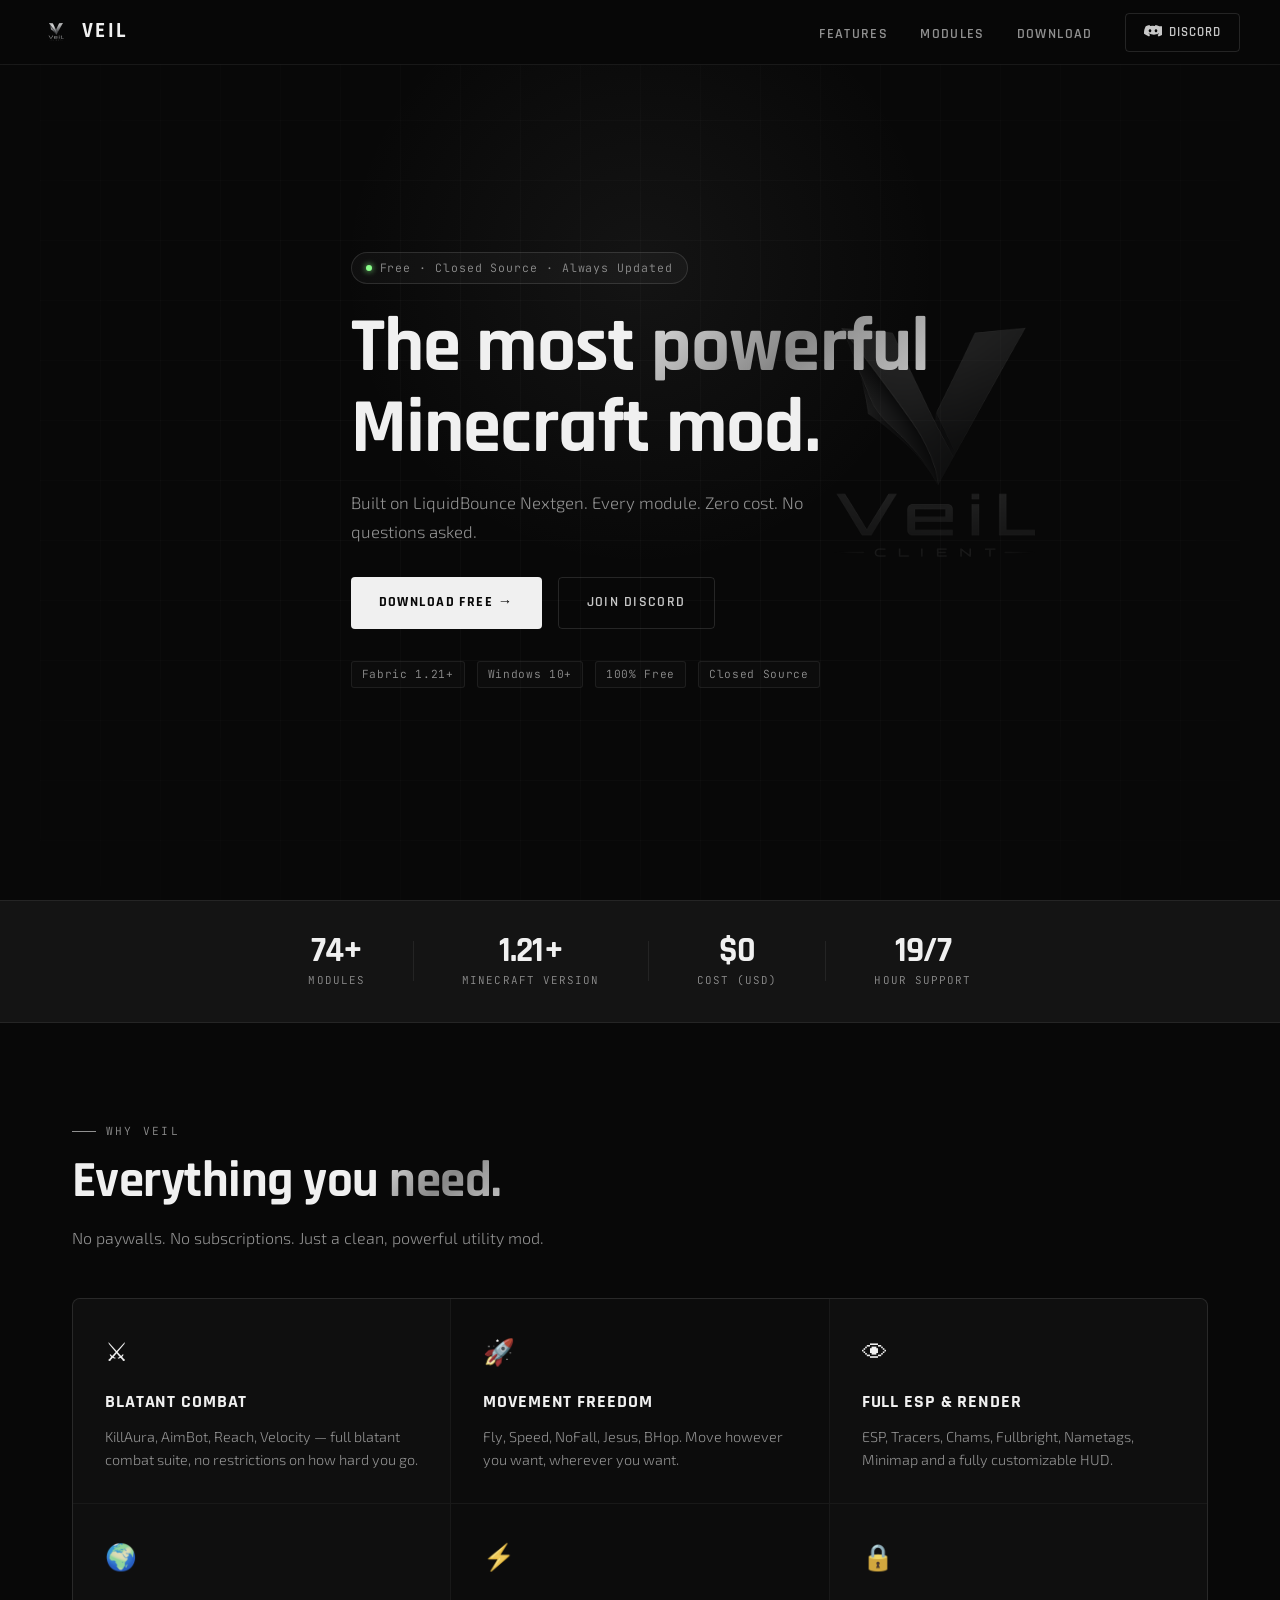
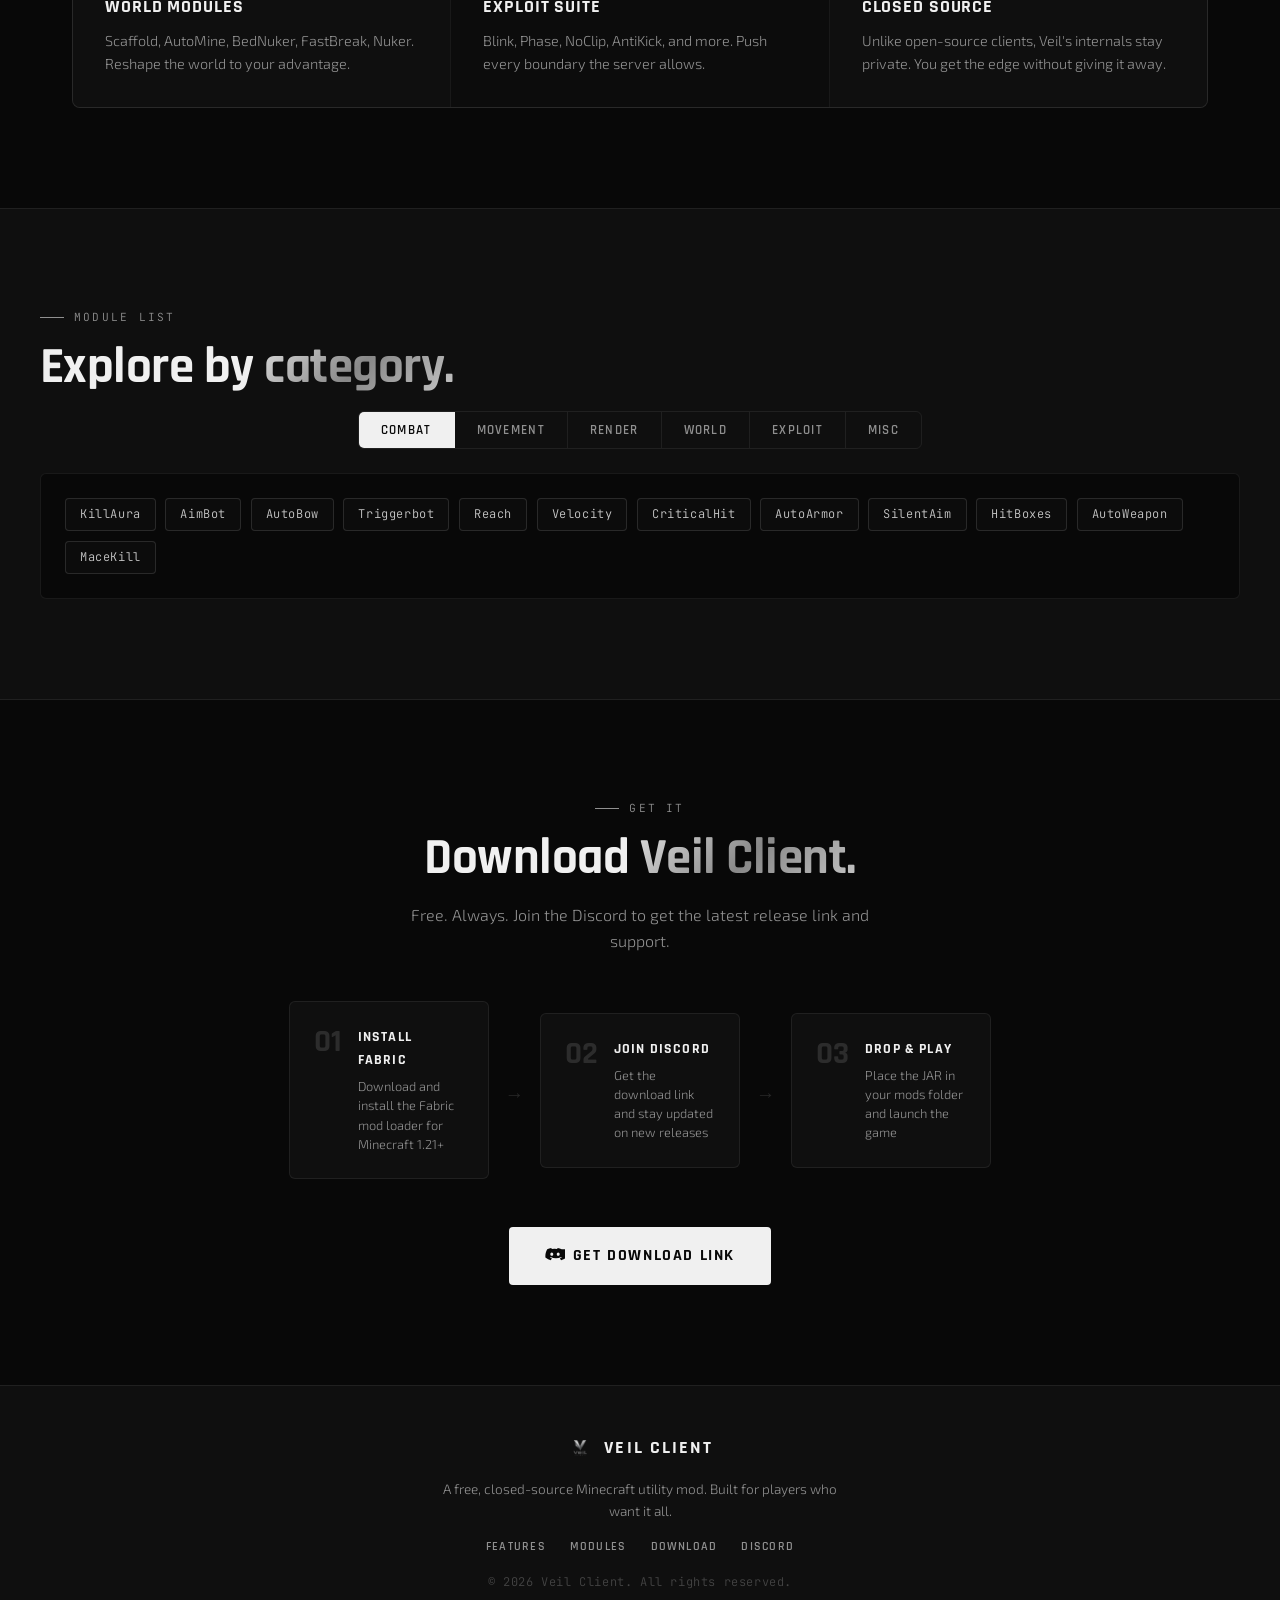
==== index.html @ 93f1003e "Add files via upload" ====
<!DOCTYPE html>
<html lang="en">
<head>
  <meta charset="UTF-8" />
  <meta name="viewport" content="width=device-width, initial-scale=1.0" />
  <title>Veil Client — Free Minecraft Utility Mod</title>
  <meta name="description" content="Veil Client — A powerful, free, closed-source Minecraft utility mod built on LiquidBounce Nextgen. Download free." />
  <link rel="icon" href="assets/img/logo.png" />
  <link rel="preconnect" href="https://fonts.googleapis.com" />
  <link rel="preconnect" href="https://fonts.gstatic.com" crossorigin />
  <link href="https://fonts.googleapis.com/css2?family=Rajdhani:wght@400;500;600;700&family=Exo+2:ital,wght@0,300;0,400;0,600;0,800;1,300&family=JetBrains+Mono:wght@400;500&display=swap" rel="stylesheet" />
  <link rel="stylesheet" href="style.css" />
</head>
<body>

  <!-- NAV -->
  <nav id="navbar">
    <div class="nav-inner">
      <a href="#" class="nav-logo">
        <img src="assets/img/logo.png" alt="Veil Client" />
        <span>VeiL</span>
      </a>
      <ul class="nav-links">
        <li><a href="#features">Features</a></li>
        <li><a href="#modules">Modules</a></li>
        <li><a href="#download">Download</a></li>
      </ul>
      <a href="https://discord.gg/Tr2JTfT6c4" target="_blank" class="btn-discord">
        <svg width="18" height="14" viewBox="0 0 18 14" fill="none"><path d="M15.245 1.175A14.93 14.93 0 0 0 11.48 0c-.165.295-.357.692-.489 1.007a13.81 13.81 0 0 0-4.983 0A10.56 10.56 0 0 0 5.518 0 14.905 14.905 0 0 0 1.75 1.179C.252 3.793-.154 6.34.049 8.852c1.712 1.276 3.37 2.05 5.002 2.558.404-.557.763-1.15 1.072-1.775a9.778 9.778 0 0 1-1.688-.82c.142-.104.28-.212.414-.323 3.254 1.527 6.784 1.527 10 0 .135.111.274.22.415.323-.535.32-1.1.59-1.69.822.31.624.668 1.218 1.072 1.775 1.634-.508 3.293-1.283 5.005-2.56.232-2.874-.393-5.398-1.406-7.677ZM6.008 7.248c-.737 0-1.344-.687-1.344-1.531 0-.845.591-1.533 1.344-1.533.754 0 1.357.688 1.344 1.533 0 .844-.59 1.531-1.344 1.531Zm5.984 0c-.738 0-1.344-.687-1.344-1.531 0-.845.59-1.533 1.344-1.533.753 0 1.356.688 1.343 1.533 0 .844-.59 1.531-1.343 1.531Z" fill="currentColor"/></svg>
        Discord
      </a>
    </div>
  </nav>

  <!-- HERO -->
  <section id="hero">
    <div class="hero-bg">
      <div class="grid-lines"></div>
      <div class="hero-glow"></div>
    </div>
    <div class="hero-content">
      <div class="hero-badge">
        <span class="badge-dot"></span>
        Free · Closed Source · Always Updated
      </div>
      <h1>The most <em>powerful</em><br/>Minecraft mod.</h1>
      <p class="hero-sub">Built on LiquidBounce Nextgen. Every module. Zero cost. No questions asked.</p>
      <div class="hero-ctas">
        <a href="#download" class="btn-primary">Download Free →</a>
        <a href="https://discord.gg/Tr2JTfT6c4" target="_blank" class="btn-ghost">Join Discord</a>
      </div>
      <div class="hero-tags">
        <span>Fabric 1.21+</span>
        <span>Windows 10+</span>
        <span>100% Free</span>
        <span>Closed Source</span>
      </div>
    </div>
    <div class="hero-logo-wrap">
      <img src="assets/img/logo.png" alt="Veil Client" class="hero-logo" />
    </div>
  </section>

  <!-- STATS BAR -->
  <div class="stats-bar">
    <div class="stat"><span class="stat-num" data-target="80">0</span><span class="stat-label">Modules</span></div>
    <div class="stat-divider"></div>
    <div class="stat"><span class="stat-num" data-target="1211">0</span><span class="stat-label">Minecraft Version</span></div>
    <div class="stat-divider"></div>
    <div class="stat"><span class="stat-num" data-target="0">0</span><span class="stat-label">Cost (USD)</span></div>
    <div class="stat-divider"></div>
    <div class="stat"><span class="stat-num" data-target="24">0</span><span class="stat-label">Hour Support</span></div>
  </div>

  <!-- FEATURES -->
  <section id="features">
    <div class="section-label">Why Veil</div>
    <h2>Everything you <em>need.</em></h2>
    <p class="section-sub">No paywalls. No subscriptions. Just a clean, powerful utility mod.</p>
    <div class="features-grid">
      <div class="feature-card">
        <div class="feature-icon">⚔</div>
        <h3>Blatant Combat</h3>
        <p>KillAura, AimBot, Reach, Velocity — full blatant combat suite, no restrictions on how hard you go.</p>
      </div>
      <div class="feature-card feature-card--accent">
        <div class="feature-icon">🚀</div>
        <h3>Movement Freedom</h3>
        <p>Fly, Speed, NoFall, Jesus, BHop. Move however you want, wherever you want.</p>
      </div>
      <div class="feature-card">
        <div class="feature-icon">👁</div>
        <h3>Full ESP & Render</h3>
        <p>ESP, Tracers, Chams, Fullbright, Nametags, Minimap and a fully customizable HUD.</p>
      </div>
      <div class="feature-card">
        <div class="feature-icon">🌍</div>
        <h3>World Modules</h3>
        <p>Scaffold, AutoMine, BedNuker, FastBreak, Nuker. Reshape the world to your advantage.</p>
      </div>
      <div class="feature-card feature-card--accent">
        <div class="feature-icon">⚡</div>
        <h3>Exploit Suite</h3>
        <p>Blink, Phase, NoClip, AntiKick, and more. Push every boundary the server allows.</p>
      </div>
      <div class="feature-card">
        <div class="feature-icon">🔒</div>
        <h3>Closed Source</h3>
        <p>Unlike open-source clients, Veil's internals stay private. You get the edge without giving it away.</p>
      </div>
    </div>
  </section>

  <!-- MODULES -->
  <section id="modules">
    <div class="section-label">Module List</div>
    <h2>Explore by <em>category.</em></h2>
    <div class="modules-tabs">
      <button class="tab-btn active" data-tab="combat">Combat</button>
      <button class="tab-btn" data-tab="movement">Movement</button>
      <button class="tab-btn" data-tab="render">Render</button>
      <button class="tab-btn" data-tab="world">World</button>
      <button class="tab-btn" data-tab="exploit">Exploit</button>
      <button class="tab-btn" data-tab="misc">Misc</button>
    </div>
    <div class="modules-content">
      <div class="tab-panel active" id="tab-combat">
        <div class="module-list">
          <div class="module-tag">KillAura</div><div class="module-tag">AimBot</div><div class="module-tag">AutoBow</div>
          <div class="module-tag">Triggerbot</div><div class="module-tag">Reach</div><div class="module-tag">Velocity</div>
          <div class="module-tag">CriticalHit</div><div class="module-tag">AutoArmor</div><div class="module-tag">SilentAim</div>
          <div class="module-tag">HitBoxes</div><div class="module-tag">AutoWeapon</div><div class="module-tag">MaceKill</div>
        </div>
      </div>
      <div class="tab-panel" id="tab-movement">
        <div class="module-list">
          <div class="module-tag">Flight</div><div class="module-tag">Speed</div><div class="module-tag">NoFall</div>
          <div class="module-tag">Jesus</div><div class="module-tag">Sprint</div><div class="module-tag">BHop</div>
          <div class="module-tag">Parkour</div><div class="module-tag">LongJump</div><div class="module-tag">Scaffold</div>
          <div class="module-tag">NoWeb</div><div class="module-tag">Phase</div><div class="module-tag">Sneak</div>
        </div>
      </div>
      <div class="tab-panel" id="tab-render">
        <div class="module-list">
          <div class="module-tag">ESP</div><div class="module-tag">Tracers</div><div class="module-tag">Chams</div>
          <div class="module-tag">Fullbright</div><div class="module-tag">Nametags</div><div class="module-tag">HUD</div>
          <div class="module-tag">Minimap</div><div class="module-tag">StorageESP</div><div class="module-tag">BlinkESP</div>
          <div class="module-tag">CrosShair</div><div class="module-tag">ItemESP</div><div class="module-tag">BreadCrumbs</div>
        </div>
      </div>
      <div class="tab-panel" id="tab-world">
        <div class="module-list">
          <div class="module-tag">AutoMine</div><div class="module-tag">BedNuker</div><div class="module-tag">FastBreak</div>
          <div class="module-tag">Nuker</div><div class="module-tag">AutoBuild</div><div class="module-tag">Fucker</div>
          <div class="module-tag">ChestStealer</div><div class="module-tag">FastPlace</div><div class="module-tag">AutoTool</div>
          <div class="module-tag">Liquids</div><div class="module-tag">TileSpoofer</div><div class="module-tag">BlockESP</div>
        </div>
      </div>
      <div class="tab-panel" id="tab-exploit">
        <div class="module-list">
          <div class="module-tag">Blink</div><div class="module-tag">NoClip</div><div class="module-tag">AntiKick</div>
          <div class="module-tag">Plugins</div><div class="module-tag">Disabler</div><div class="module-tag">Backtrack</div>
          <div class="module-tag">KickDesync</div><div class="module-tag">PingSpoof</div><div class="module-tag">AntiBot</div>
          <div class="module-tag">PacketFly</div><div class="module-tag">IgnoreTeam</div><div class="module-tag">AutoRespawn</div>
        </div>
      </div>
      <div class="tab-panel" id="tab-misc">
        <div class="module-list">
          <div class="module-tag">AutoSprint</div><div class="module-tag">ChatFilter</div><div class="module-tag">NameProtect</div>
          <div class="module-tag">Macros</div><div class="module-tag">LiquidChat</div><div class="module-tag">BetterTab</div>
          <div class="module-tag">FreeCam</div><div class="module-tag">AutoFish</div><div class="module-tag">AutoEat</div>
          <div class="module-tag">NoRotate</div><div class="module-tag">FakePlayer</div><div class="module-tag">Spammer</div>
        </div>
      </div>
    </div>
  </section>

  <!-- DOWNLOAD -->
  <section id="download">
    <div class="download-inner">
      <div class="section-label">Get It</div>
      <h2>Download <em>Veil Client.</em></h2>
      <p class="section-sub">Free. Always. Join the Discord to get the latest release link and support.</p>
      <div class="download-steps">
        <div class="step">
          <div class="step-num">01</div>
          <div class="step-text">
            <h4>Install Fabric</h4>
            <p>Download and install the Fabric mod loader for Minecraft 1.21+</p>
          </div>
        </div>
        <div class="step-arrow">→</div>
        <div class="step">
          <div class="step-num">02</div>
          <div class="step-text">
            <h4>Join Discord</h4>
            <p>Get the download link and stay updated on new releases</p>
          </div>
        </div>
        <div class="step-arrow">→</div>
        <div class="step">
          <div class="step-num">03</div>
          <div class="step-text">
            <h4>Drop & Play</h4>
            <p>Place the JAR in your mods folder and launch the game</p>
          </div>
        </div>
      </div>
      <div class="download-ctas">
        <a href="https://discord.gg/Tr2JTfT6c4" target="_blank" class="btn-primary btn-large">
          <svg width="20" height="15" viewBox="0 0 18 14" fill="none"><path d="M15.245 1.175A14.93 14.93 0 0 0 11.48 0c-.165.295-.357.692-.489 1.007a13.81 13.81 0 0 0-4.983 0A10.56 10.56 0 0 0 5.518 0 14.905 14.905 0 0 0 1.75 1.179C.252 3.793-.154 6.34.049 8.852c1.712 1.276 3.37 2.05 5.002 2.558.404-.557.763-1.15 1.072-1.775a9.778 9.778 0 0 1-1.688-.82c.142-.104.28-.212.414-.323 3.254 1.527 6.784 1.527 10 0 .135.111.274.22.415.323-.535.32-1.1.59-1.69.822.31.624.668 1.218 1.072 1.775 1.634-.508 3.293-1.283 5.005-2.56.232-2.874-.393-5.398-1.406-7.677ZM6.008 7.248c-.737 0-1.344-.687-1.344-1.531 0-.845.591-1.533 1.344-1.533.754 0 1.357.688 1.344 1.533 0 .844-.59 1.531-1.344 1.531Zm5.984 0c-.738 0-1.344-.687-1.344-1.531 0-.845.59-1.533 1.344-1.533.753 0 1.356.688 1.343 1.533 0 .844-.59 1.531-1.343 1.531Z" fill="currentColor"/></svg>
          Get Download Link
        </a>
      </div>
    </div>
  </section>

  <!-- FOOTER -->
  <footer>
    <div class="footer-inner">
      <div class="footer-logo">
        <img src="assets/img/logo.png" alt="Veil Client" />
        <span>VeiL Client</span>
      </div>
      <p class="footer-desc">A free, closed-source Minecraft utility mod. Built for players who want it all.</p>
      <div class="footer-links">
        <a href="#features">Features</a>
        <a href="#modules">Modules</a>
        <a href="#download">Download</a>
        <a href="https://discord.gg/Tr2JTfT6c4" target="_blank">Discord</a>
      </div>
      <p class="footer-copy">© 2026 Veil Client. All rights reserved.</p>
    </div>
  </footer>

  <script src="script.js"></script>
</body>
</html>
---- style.css ----
/* ============================================
   VEIL CLIENT — style.css
   Dark steel / silver aesthetic
   ============================================ */

:root {
  --bg:        #080808;
  --bg2:       #0f0f0f;
  --bg3:       #141414;
  --border:    rgba(255,255,255,0.07);
  --border2:   rgba(255,255,255,0.12);
  --silver:    #c8c8c8;
  --silver2:   #909090;
  --white:     #f0f0f0;
  --accent:    #b8b8b8;
  --glow:      rgba(180,180,180,0.12);
  --glow2:     rgba(200,200,200,0.06);
  --font-display: 'Rajdhani', sans-serif;
  --font-body:    'Exo 2', sans-serif;
  --font-mono:    'JetBrains Mono', monospace;
}

*, *::before, *::after { box-sizing: border-box; margin: 0; padding: 0; }

html { scroll-behavior: smooth; }

body {
  background: var(--bg);
  color: var(--white);
  font-family: var(--font-body);
  font-weight: 300;
  line-height: 1.6;
  overflow-x: hidden;
}

/* ---- SCROLLBAR ---- */
::-webkit-scrollbar { width: 6px; }
::-webkit-scrollbar-track { background: var(--bg); }
::-webkit-scrollbar-thumb { background: #2a2a2a; border-radius: 3px; }

/* ============ NAV ============ */
#navbar {
  position: fixed;
  top: 0; left: 0; right: 0;
  z-index: 1000;
  padding: 0 2rem;
  background: rgba(8,8,8,0.85);
  backdrop-filter: blur(16px);
  border-bottom: 1px solid var(--border);
  transition: background 0.3s;
}
.nav-inner {
  max-width: 1200px;
  margin: 0 auto;
  height: 64px;
  display: flex;
  align-items: center;
  gap: 2rem;
}
.nav-logo {
  display: flex;
  align-items: center;
  gap: 10px;
  text-decoration: none;
  font-family: var(--font-display);
  font-size: 1.3rem;
  font-weight: 700;
  letter-spacing: 0.12em;
  color: var(--white);
  text-transform: uppercase;
}
.nav-logo img {
  height: 32px;
  width: 32px;
  object-fit: contain;
}
.nav-links {
  display: flex;
  list-style: none;
  gap: 2rem;
  margin-left: auto;
}
.nav-links a {
  text-decoration: none;
  color: var(--silver2);
  font-family: var(--font-display);
  font-weight: 600;
  font-size: 0.85rem;
  letter-spacing: 0.1em;
  text-transform: uppercase;
  transition: color 0.2s;
}
.nav-links a:hover { color: var(--white); }

.btn-discord {
  display: flex;
  align-items: center;
  gap: 7px;
  padding: 8px 18px;
  background: transparent;
  border: 1px solid var(--border2);
  border-radius: 4px;
  color: var(--silver);
  font-family: var(--font-display);
  font-weight: 600;
  font-size: 0.82rem;
  letter-spacing: 0.08em;
  text-transform: uppercase;
  text-decoration: none;
  transition: all 0.2s;
  white-space: nowrap;
}
.btn-discord:hover {
  background: rgba(255,255,255,0.05);
  border-color: var(--silver2);
  color: var(--white);
}

/* ============ HERO ============ */
#hero {
  position: relative;
  min-height: 100vh;
  display: flex;
  align-items: center;
  justify-content: center;
  padding: 120px 2rem 80px;
  overflow: hidden;
}
.hero-bg {
  position: absolute;
  inset: 0;
  pointer-events: none;
}
.grid-lines {
  position: absolute;
  inset: 0;
  background-image:
    linear-gradient(rgba(255,255,255,0.025) 1px, transparent 1px),
    linear-gradient(90deg, rgba(255,255,255,0.025) 1px, transparent 1px);
  background-size: 60px 60px;
  mask-image: radial-gradient(ellipse 80% 80% at 50% 50%, black 30%, transparent 100%);
}
.hero-glow {
  position: absolute;
  top: 30%;
  left: 50%;
  transform: translate(-50%, -50%);
  width: 600px;
  height: 600px;
  background: radial-gradient(circle, rgba(160,160,160,0.08) 0%, transparent 70%);
  border-radius: 50%;
}

.hero-content {
  position: relative;
  z-index: 2;
  max-width: 640px;
  animation: fadeUp 0.9s ease both;
}
.hero-logo-wrap {
  position: absolute;
  right: 8%;
  top: 50%;
  transform: translateY(-50%);
  z-index: 1;
  opacity: 0.12;
  pointer-events: none;
}
.hero-logo {
  width: 420px;
  height: 420px;
  object-fit: contain;
  animation: floatLogo 6s ease-in-out infinite;
}

.hero-badge {
  display: inline-flex;
  align-items: center;
  gap: 8px;
  padding: 6px 14px;
  border: 1px solid var(--border2);
  border-radius: 999px;
  font-family: var(--font-mono);
  font-size: 0.72rem;
  color: var(--silver2);
  letter-spacing: 0.08em;
  margin-bottom: 1.5rem;
  background: rgba(255,255,255,0.03);
}
.badge-dot {
  width: 6px; height: 6px;
  background: #8aff8a;
  border-radius: 50%;
  box-shadow: 0 0 6px #8aff8a;
  animation: pulse 2s ease-in-out infinite;
}

#hero h1 {
  font-family: var(--font-display);
  font-size: clamp(2.8rem, 6vw, 5rem);
  font-weight: 700;
  line-height: 1.05;
  letter-spacing: -0.01em;
  color: var(--white);
  margin-bottom: 1.2rem;
}
#hero h1 em {
  font-style: normal;
  color: transparent;
  background: linear-gradient(135deg, #e0e0e0 0%, #888 50%, #c8c8c8 100%);
  -webkit-background-clip: text;
  background-clip: text;
}

.hero-sub {
  font-size: 1.05rem;
  color: var(--silver2);
  max-width: 480px;
  margin-bottom: 2rem;
  line-height: 1.7;
}
.hero-ctas {
  display: flex;
  gap: 1rem;
  flex-wrap: wrap;
  margin-bottom: 2rem;
}
.btn-primary {
  display: inline-flex;
  align-items: center;
  gap: 8px;
  padding: 13px 28px;
  background: var(--white);
  color: #080808;
  font-family: var(--font-display);
  font-weight: 700;
  font-size: 0.9rem;
  letter-spacing: 0.1em;
  text-transform: uppercase;
  text-decoration: none;
  border-radius: 4px;
  border: none;
  cursor: pointer;
  transition: all 0.2s;
}
.btn-primary:hover {
  background: #d0d0d0;
  transform: translateY(-1px);
  box-shadow: 0 8px 24px rgba(200,200,200,0.2);
}
.btn-primary.btn-large {
  padding: 16px 36px;
  font-size: 1rem;
}
.btn-ghost {
  display: inline-flex;
  align-items: center;
  padding: 13px 28px;
  border: 1px solid var(--border2);
  color: var(--silver);
  font-family: var(--font-display);
  font-weight: 600;
  font-size: 0.9rem;
  letter-spacing: 0.1em;
  text-transform: uppercase;
  text-decoration: none;
  border-radius: 4px;
  background: transparent;
  transition: all 0.2s;
}
.btn-ghost:hover {
  background: rgba(255,255,255,0.05);
  border-color: var(--silver);
  color: var(--white);
}

.hero-tags {
  display: flex;
  gap: 0.75rem;
  flex-wrap: wrap;
}
.hero-tags span {
  font-family: var(--font-mono);
  font-size: 0.7rem;
  color: var(--silver2);
  letter-spacing: 0.06em;
  padding: 4px 10px;
  border: 1px solid var(--border);
  border-radius: 3px;
  background: rgba(255,255,255,0.02);
}

/* ============ STATS BAR ============ */
.stats-bar {
  background: var(--bg3);
  border-top: 1px solid var(--border);
  border-bottom: 1px solid var(--border);
  padding: 2rem;
  display: flex;
  justify-content: center;
  align-items: center;
  gap: 0;
}
.stat {
  display: flex;
  flex-direction: column;
  align-items: center;
  padding: 0 3rem;
}
.stat-num {
  font-family: var(--font-display);
  font-size: 2.2rem;
  font-weight: 700;
  color: var(--white);
  letter-spacing: -0.02em;
  line-height: 1;
}
.stat-label {
  font-family: var(--font-mono);
  font-size: 0.68rem;
  color: var(--silver2);
  letter-spacing: 0.1em;
  text-transform: uppercase;
  margin-top: 4px;
}
.stat-divider {
  width: 1px;
  height: 40px;
  background: var(--border);
}

/* ============ SECTIONS COMMON ============ */
section {
  padding: 100px 2rem;
  max-width: 1200px;
  margin: 0 auto;
}
.section-label {
  font-family: var(--font-mono);
  font-size: 0.7rem;
  letter-spacing: 0.2em;
  text-transform: uppercase;
  color: var(--silver2);
  margin-bottom: 0.75rem;
  display: flex;
  align-items: center;
  gap: 10px;
}
.section-label::before {
  content: '';
  display: inline-block;
  width: 24px;
  height: 1px;
  background: var(--silver2);
}
section h2 {
  font-family: var(--font-display);
  font-size: clamp(2rem, 4vw, 3.2rem);
  font-weight: 700;
  line-height: 1.1;
  margin-bottom: 1rem;
  color: var(--white);
  letter-spacing: -0.01em;
}
section h2 em {
  font-style: normal;
  color: transparent;
  background: linear-gradient(135deg, #e0e0e0 0%, #888 50%, #c8c8c8 100%);
  -webkit-background-clip: text;
  background-clip: text;
}
.section-sub {
  font-size: 1rem;
  color: var(--silver2);
  max-width: 500px;
  margin-bottom: 3rem;
}

/* ============ FEATURES ============ */
.features-grid {
  display: grid;
  grid-template-columns: repeat(auto-fit, minmax(300px, 1fr));
  gap: 1px;
  background: var(--border);
  border: 1px solid var(--border);
  border-radius: 8px;
  overflow: hidden;
}
.feature-card {
  background: var(--bg2);
  padding: 2rem;
  transition: background 0.2s;
}
.feature-card:hover { background: var(--bg3); }
.feature-card--accent { background: #0c0c0c; }
.feature-card--accent:hover { background: #111; }
.feature-icon {
  font-size: 1.6rem;
  margin-bottom: 1rem;
  filter: grayscale(0.3);
}
.feature-card h3 {
  font-family: var(--font-display);
  font-size: 1.1rem;
  font-weight: 700;
  letter-spacing: 0.05em;
  color: var(--white);
  margin-bottom: 0.5rem;
  text-transform: uppercase;
}
.feature-card p {
  font-size: 0.9rem;
  color: var(--silver2);
  line-height: 1.6;
}

/* ============ MODULES ============ */
#modules {
  background: var(--bg2);
  max-width: 100%;
  padding: 100px 2rem;
  border-top: 1px solid var(--border);
  border-bottom: 1px solid var(--border);
}
#modules > * { max-width: 1200px; margin-left: auto; margin-right: auto; }
#modules h2, #modules .section-label, #modules .section-sub { max-width: 1200px; }

.modules-tabs {
  display: flex;
  gap: 0;
  border: 1px solid var(--border);
  border-radius: 6px;
  overflow: hidden;
  margin-bottom: 1.5rem;
  width: fit-content;
  max-width: 1200px;
  margin-left: auto;
  margin-right: auto;
}
.tab-btn {
  padding: 10px 22px;
  background: transparent;
  border: none;
  border-right: 1px solid var(--border);
  color: var(--silver2);
  font-family: var(--font-display);
  font-weight: 600;
  font-size: 0.8rem;
  letter-spacing: 0.1em;
  text-transform: uppercase;
  cursor: pointer;
  transition: all 0.2s;
}
.tab-btn:last-child { border-right: none; }
.tab-btn:hover { background: rgba(255,255,255,0.04); color: var(--white); }
.tab-btn.active { background: var(--white); color: #080808; }

.modules-content {
  max-width: 1200px;
  margin: 0 auto;
  min-height: 120px;
}
.tab-panel { display: none; }
.tab-panel.active { display: block; }

.module-list {
  display: flex;
  flex-wrap: wrap;
  gap: 0.6rem;
  padding: 1.5rem;
  background: var(--bg);
  border: 1px solid var(--border);
  border-radius: 6px;
}
.module-tag {
  padding: 6px 14px;
  border: 1px solid var(--border2);
  border-radius: 4px;
  font-family: var(--font-mono);
  font-size: 0.75rem;
  color: var(--silver);
  letter-spacing: 0.05em;
  background: rgba(255,255,255,0.02);
  transition: all 0.15s;
  cursor: default;
}
.module-tag:hover {
  background: rgba(255,255,255,0.07);
  border-color: var(--silver);
  color: var(--white);
}

/* ============ DOWNLOAD ============ */
#download {
  text-align: center;
}
.download-inner { max-width: 800px; margin: 0 auto; }
.download-inner .section-label { justify-content: center; }
.download-inner .section-sub { margin-left: auto; margin-right: auto; text-align: center; }

.download-steps {
  display: flex;
  align-items: center;
  justify-content: center;
  gap: 1rem;
  margin: 3rem 0;
  flex-wrap: wrap;
}
.step {
  display: flex;
  gap: 1rem;
  align-items: flex-start;
  background: var(--bg2);
  border: 1px solid var(--border);
  border-radius: 6px;
  padding: 1.5rem;
  max-width: 200px;
  text-align: left;
  transition: border-color 0.2s;
}
.step:hover { border-color: var(--border2); }
.step-num {
  font-family: var(--font-display);
  font-size: 2rem;
  font-weight: 700;
  color: var(--border2);
  line-height: 1;
  flex-shrink: 0;
}
.step-text h4 {
  font-family: var(--font-display);
  font-size: 0.9rem;
  font-weight: 700;
  letter-spacing: 0.08em;
  text-transform: uppercase;
  color: var(--white);
  margin-bottom: 0.3rem;
}
.step-text p {
  font-size: 0.8rem;
  color: var(--silver2);
  line-height: 1.5;
}
.step-arrow {
  font-size: 1.2rem;
  color: var(--border2);
  flex-shrink: 0;
  margin-top: 0.5rem;
}
.download-ctas {
  display: flex;
  justify-content: center;
  gap: 1rem;
  flex-wrap: wrap;
}

/* ============ FOOTER ============ */
footer {
  background: var(--bg2);
  border-top: 1px solid var(--border);
  padding: 3rem 2rem;
}
.footer-inner {
  max-width: 1200px;
  margin: 0 auto;
  display: flex;
  flex-direction: column;
  align-items: center;
  gap: 1rem;
  text-align: center;
}
.footer-logo {
  display: flex;
  align-items: center;
  gap: 10px;
}
.footer-logo img {
  height: 28px;
  width: 28px;
  object-fit: contain;
}
.footer-logo span {
  font-family: var(--font-display);
  font-size: 1.1rem;
  font-weight: 700;
  letter-spacing: 0.12em;
  text-transform: uppercase;
  color: var(--white);
}
.footer-desc {
  font-size: 0.85rem;
  color: var(--silver2);
  max-width: 400px;
}
.footer-links {
  display: flex;
  gap: 1.5rem;
  flex-wrap: wrap;
  justify-content: center;
}
.footer-links a {
  font-family: var(--font-display);
  font-size: 0.78rem;
  font-weight: 600;
  letter-spacing: 0.1em;
  text-transform: uppercase;
  color: var(--silver2);
  text-decoration: none;
  transition: color 0.2s;
}
.footer-links a:hover { color: var(--white); }
.footer-copy {
  font-size: 0.75rem;
  color: #444;
  font-family: var(--font-mono);
  letter-spacing: 0.05em;
}

/* ============ ANIMATIONS ============ */
@keyframes fadeUp {
  from { opacity: 0; transform: translateY(24px); }
  to   { opacity: 1; transform: translateY(0); }
}
@keyframes floatLogo {
  0%, 100% { transform: translateY(-50%) translateY(0px); }
  50%       { transform: translateY(-50%) translateY(-16px); }
}
@keyframes pulse {
  0%, 100% { opacity: 1; }
  50%       { opacity: 0.4; }
}

/* ============ RESPONSIVE ============ */
@media (max-width: 768px) {
  .hero-logo-wrap { display: none; }
  .nav-links { display: none; }
  .stats-bar { gap: 0; flex-wrap: wrap; }
  .stat { padding: 1rem 1.5rem; }
  .stat-divider { display: none; }
  .modules-tabs { flex-wrap: wrap; }
  .download-steps { flex-direction: column; align-items: center; }
  .step-arrow { transform: rotate(90deg); }
  section { padding: 60px 1.5rem; }
}
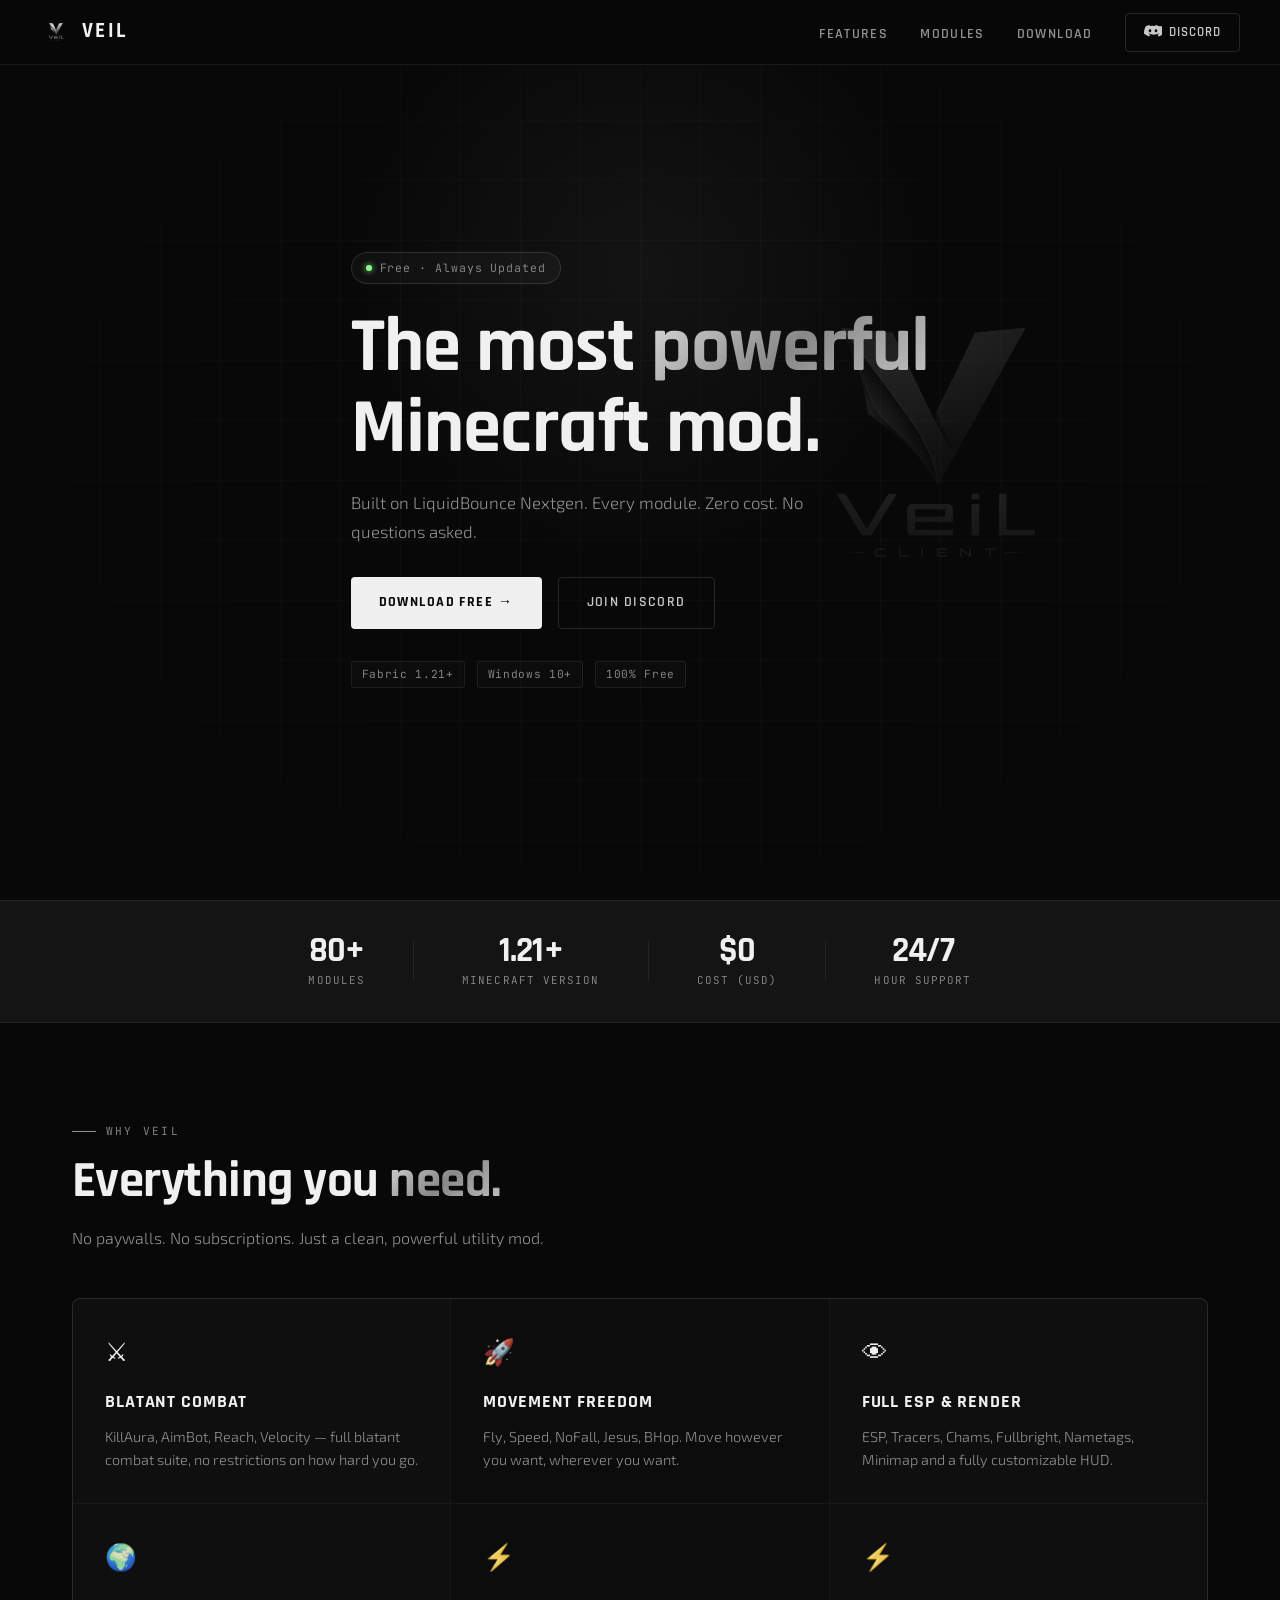
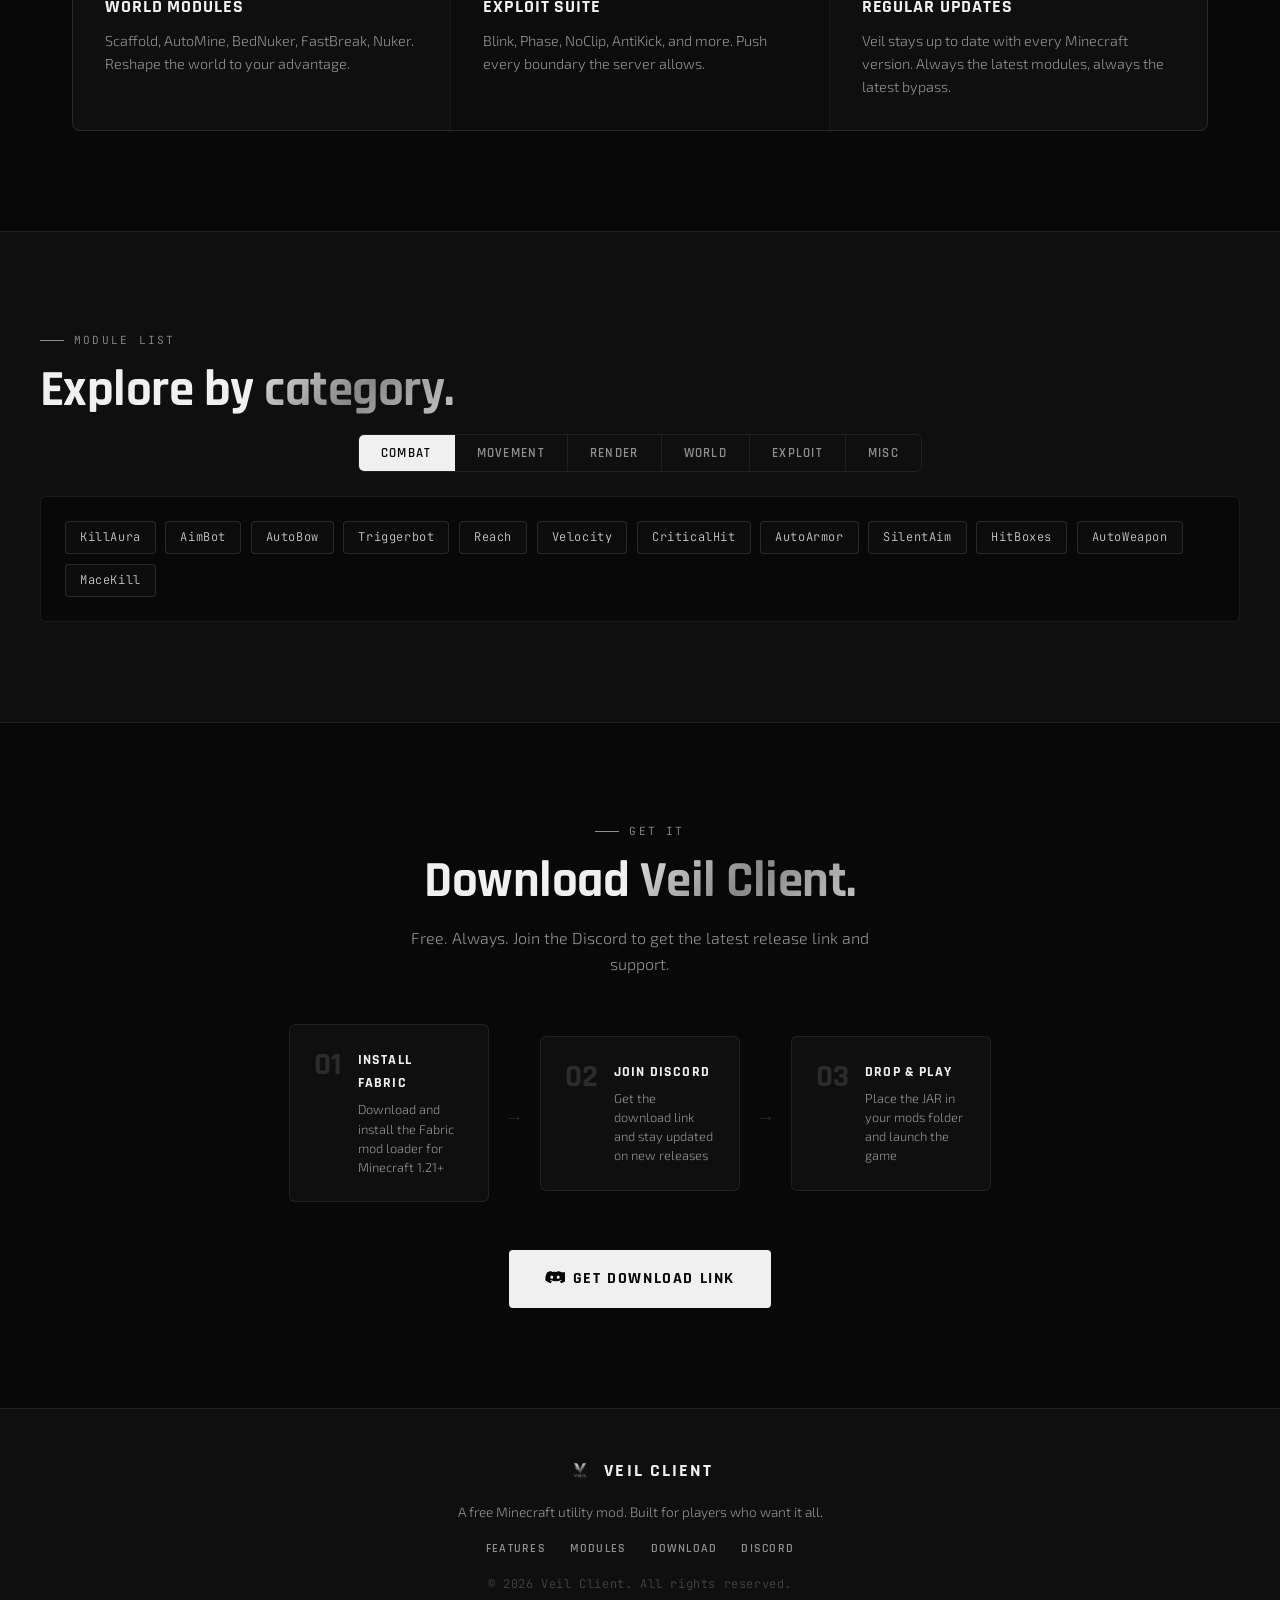
==== commit ced6c30a: "update" ====
--- a/index.html
+++ b/index.html
@@ -41,7 +41,7 @@
     <div class="hero-content">
       <div class="hero-badge">
         <span class="badge-dot"></span>
-        Free · Closed Source · Always Updated
+        Free · Always Updated
       </div>
       <h1>The most <em>powerful</em><br/>Minecraft mod.</h1>
       <p class="hero-sub">Built on LiquidBounce Nextgen. Every module. Zero cost. No questions asked.</p>
@@ -53,7 +53,6 @@
         <span>Fabric 1.21+</span>
         <span>Windows 10+</span>
         <span>100% Free</span>
-        <span>Closed Source</span>
       </div>
     </div>
     <div class="hero-logo-wrap">
@@ -104,9 +103,9 @@
         <p>Blink, Phase, NoClip, AntiKick, and more. Push every boundary the server allows.</p>
       </div>
       <div class="feature-card">
-        <div class="feature-icon">🔒</div>
-        <h3>Closed Source</h3>
-        <p>Unlike open-source clients, Veil's internals stay private. You get the edge without giving it away.</p>
+        <div class="feature-icon">⚡</div>
+        <h3>Regular Updates</h3>
+        <p>Veil stays up to date with every Minecraft version. Always the latest modules, always the latest bypass.</p>
       </div>
     </div>
   </section>
@@ -222,7 +221,7 @@
         <img src="assets/img/logo.png" alt="Veil Client" />
         <span>VeiL Client</span>
       </div>
-      <p class="footer-desc">A free, closed-source Minecraft utility mod. Built for players who want it all.</p>
+      <p class="footer-desc">A free Minecraft utility mod. Built for players who want it all.</p>
       <div class="footer-links">
         <a href="#features">Features</a>
         <a href="#modules">Modules</a>
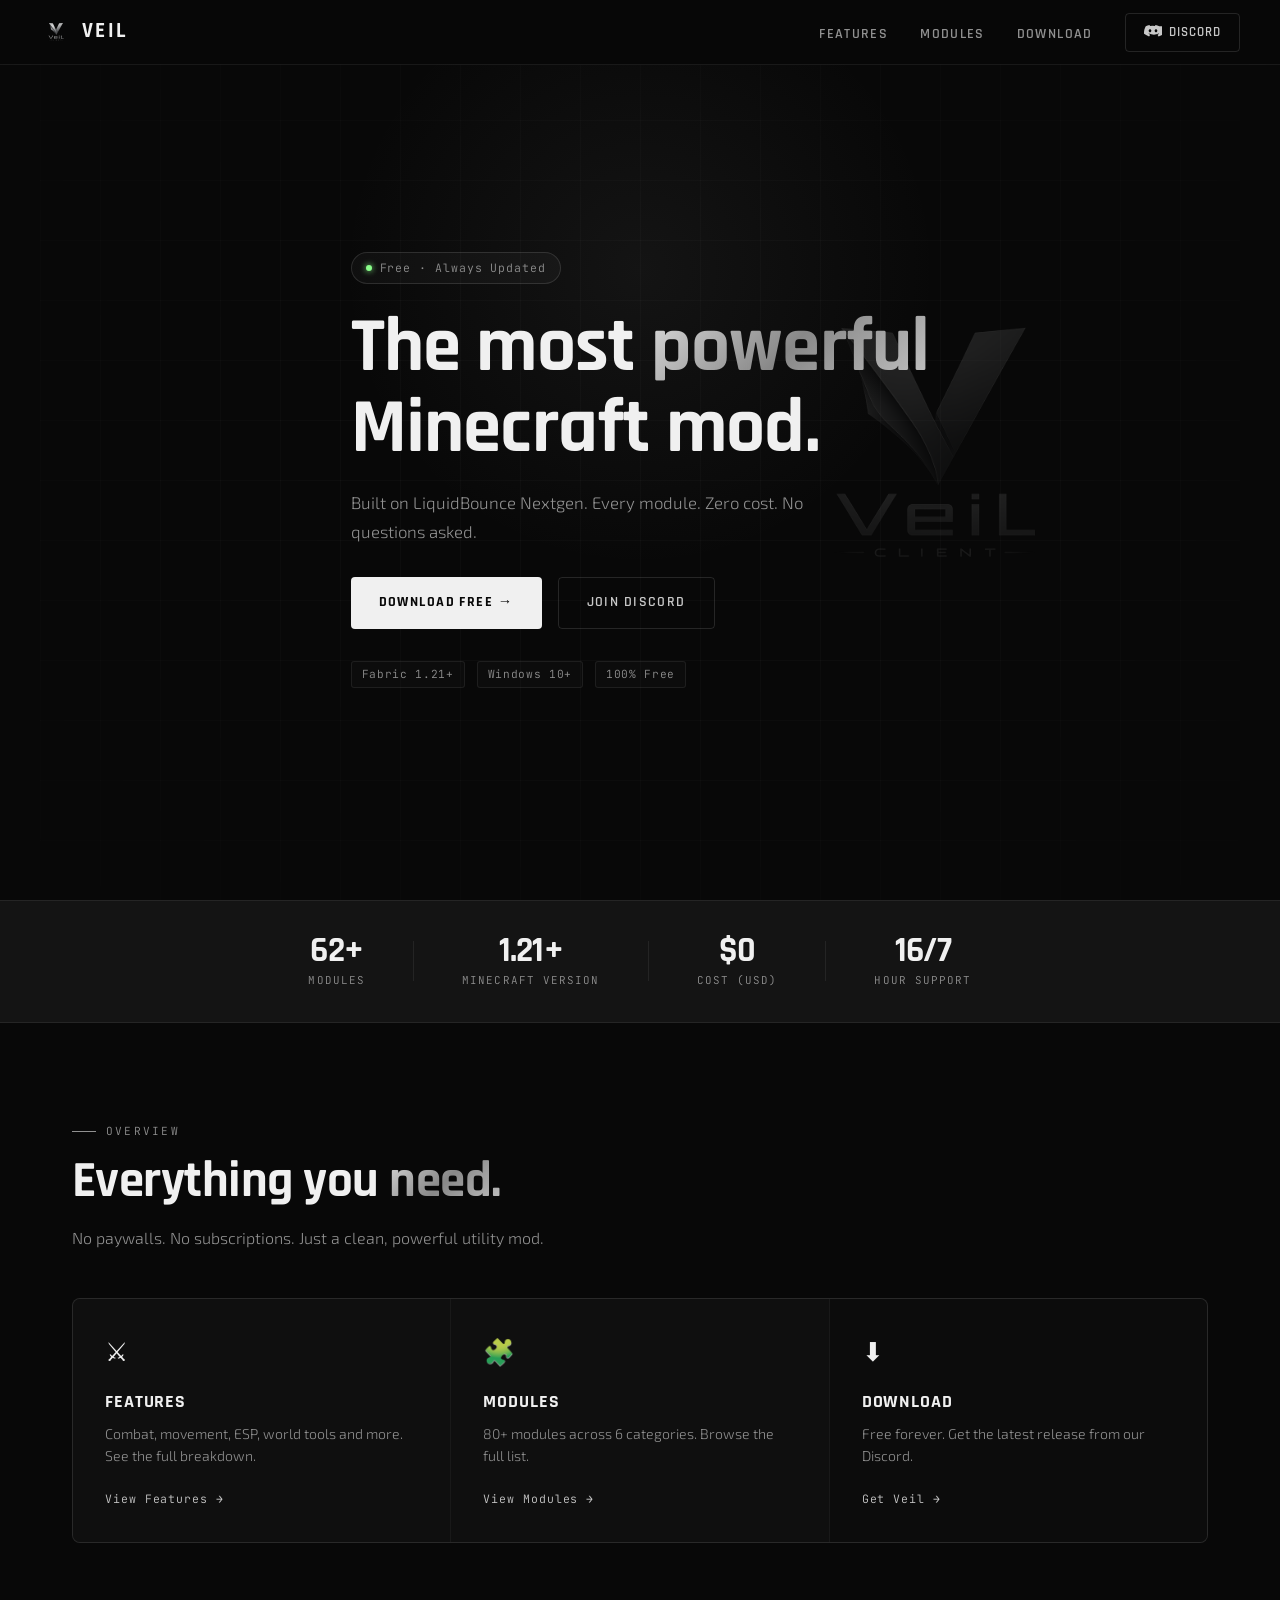
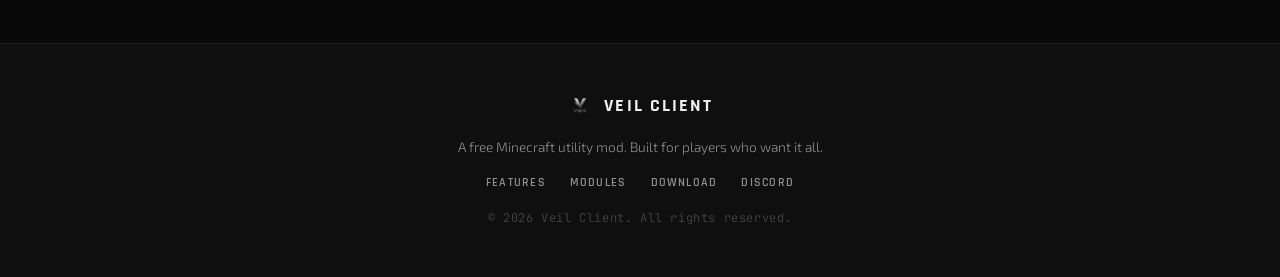
==== commit e3c22878: "update" ====
--- a/index.html
+++ b/index.html
@@ -4,7 +4,7 @@
   <meta charset="UTF-8" />
   <meta name="viewport" content="width=device-width, initial-scale=1.0" />
   <title>Veil Client — Free Minecraft Utility Mod</title>
-  <meta name="description" content="Veil Client — A powerful, free, closed-source Minecraft utility mod built on LiquidBounce Nextgen. Download free." />
+  <meta name="description" content="Veil Client — A powerful, free Minecraft utility mod. Download free." />
   <link rel="icon" href="assets/img/logo.png" />
   <link rel="preconnect" href="https://fonts.googleapis.com" />
   <link rel="preconnect" href="https://fonts.gstatic.com" crossorigin />
@@ -13,17 +13,16 @@
 </head>
 <body>
 
-  <!-- NAV -->
   <nav id="navbar">
     <div class="nav-inner">
-      <a href="#" class="nav-logo">
+      <a href="index.html" class="nav-logo">
         <img src="assets/img/logo.png" alt="Veil Client" />
         <span>VeiL</span>
       </a>
       <ul class="nav-links">
-        <li><a href="#features">Features</a></li>
-        <li><a href="#modules">Modules</a></li>
-        <li><a href="#download">Download</a></li>
+        <li><a href="features.html">Features</a></li>
+        <li><a href="modules.html">Modules</a></li>
+        <li><a href="download.html">Download</a></li>
       </ul>
       <a href="https://discord.gg/Tr2JTfT6c4" target="_blank" class="btn-discord">
         <svg width="18" height="14" viewBox="0 0 18 14" fill="none"><path d="M15.245 1.175A14.93 14.93 0 0 0 11.48 0c-.165.295-.357.692-.489 1.007a13.81 13.81 0 0 0-4.983 0A10.56 10.56 0 0 0 5.518 0 14.905 14.905 0 0 0 1.75 1.179C.252 3.793-.154 6.34.049 8.852c1.712 1.276 3.37 2.05 5.002 2.558.404-.557.763-1.15 1.072-1.775a9.778 9.778 0 0 1-1.688-.82c.142-.104.28-.212.414-.323 3.254 1.527 6.784 1.527 10 0 .135.111.274.22.415.323-.535.32-1.1.59-1.69.822.31.624.668 1.218 1.072 1.775 1.634-.508 3.293-1.283 5.005-2.56.232-2.874-.393-5.398-1.406-7.677ZM6.008 7.248c-.737 0-1.344-.687-1.344-1.531 0-.845.591-1.533 1.344-1.533.754 0 1.357.688 1.344 1.533 0 .844-.59 1.531-1.344 1.531Zm5.984 0c-.738 0-1.344-.687-1.344-1.531 0-.845.59-1.533 1.344-1.533.753 0 1.356.688 1.343 1.533 0 .844-.59 1.531-1.343 1.531Z" fill="currentColor"/></svg>
@@ -32,7 +31,6 @@
     </div>
   </nav>
 
-  <!-- HERO -->
   <section id="hero">
     <div class="hero-bg">
       <div class="grid-lines"></div>
@@ -46,7 +44,7 @@
       <h1>The most <em>powerful</em><br/>Minecraft mod.</h1>
       <p class="hero-sub">Built on LiquidBounce Nextgen. Every module. Zero cost. No questions asked.</p>
       <div class="hero-ctas">
-        <a href="#download" class="btn-primary">Download Free →</a>
+        <a href="download.html" class="btn-primary">Download Free →</a>
         <a href="https://discord.gg/Tr2JTfT6c4" target="_blank" class="btn-ghost">Join Discord</a>
       </div>
       <div class="hero-tags">
@@ -60,7 +58,6 @@
     </div>
   </section>
 
-  <!-- STATS BAR -->
   <div class="stats-bar">
     <div class="stat"><span class="stat-num" data-target="80">0</span><span class="stat-label">Modules</span></div>
     <div class="stat-divider"></div>
@@ -71,150 +68,33 @@
     <div class="stat"><span class="stat-num" data-target="24">0</span><span class="stat-label">Hour Support</span></div>
   </div>
 
-  <!-- FEATURES -->
-  <section id="features">
-    <div class="section-label">Why Veil</div>
+  <!-- QUICK OVERVIEW -->
+  <section id="overview">
+    <div class="section-label">Overview</div>
     <h2>Everything you <em>need.</em></h2>
     <p class="section-sub">No paywalls. No subscriptions. Just a clean, powerful utility mod.</p>
-    <div class="features-grid">
-      <div class="feature-card">
+    <div class="overview-grid">
+      <a href="features.html" class="overview-card">
         <div class="feature-icon">⚔</div>
-        <h3>Blatant Combat</h3>
-        <p>KillAura, AimBot, Reach, Velocity — full blatant combat suite, no restrictions on how hard you go.</p>
-      </div>
-      <div class="feature-card feature-card--accent">
-        <div class="feature-icon">🚀</div>
-        <h3>Movement Freedom</h3>
-        <p>Fly, Speed, NoFall, Jesus, BHop. Move however you want, wherever you want.</p>
-      </div>
-      <div class="feature-card">
-        <div class="feature-icon">👁</div>
-        <h3>Full ESP & Render</h3>
-        <p>ESP, Tracers, Chams, Fullbright, Nametags, Minimap and a fully customizable HUD.</p>
-      </div>
-      <div class="feature-card">
-        <div class="feature-icon">🌍</div>
-        <h3>World Modules</h3>
-        <p>Scaffold, AutoMine, BedNuker, FastBreak, Nuker. Reshape the world to your advantage.</p>
-      </div>
-      <div class="feature-card feature-card--accent">
-        <div class="feature-icon">⚡</div>
-        <h3>Exploit Suite</h3>
-        <p>Blink, Phase, NoClip, AntiKick, and more. Push every boundary the server allows.</p>
-      </div>
-      <div class="feature-card">
-        <div class="feature-icon">⚡</div>
-        <h3>Regular Updates</h3>
-        <p>Veil stays up to date with every Minecraft version. Always the latest modules, always the latest bypass.</p>
-      </div>
+        <h3>Features</h3>
+        <p>Combat, movement, ESP, world tools and more. See the full breakdown.</p>
+        <span class="card-link">View Features →</span>
+      </a>
+      <a href="modules.html" class="overview-card">
+        <div class="feature-icon">🧩</div>
+        <h3>Modules</h3>
+        <p>80+ modules across 6 categories. Browse the full list.</p>
+        <span class="card-link">View Modules →</span>
+      </a>
+      <a href="download.html" class="overview-card overview-card--accent">
+        <div class="feature-icon">⬇</div>
+        <h3>Download</h3>
+        <p>Free forever. Get the latest release from our Discord.</p>
+        <span class="card-link">Get Veil →</span>
+      </a>
     </div>
   </section>
 
-  <!-- MODULES -->
-  <section id="modules">
-    <div class="section-label">Module List</div>
-    <h2>Explore by <em>category.</em></h2>
-    <div class="modules-tabs">
-      <button class="tab-btn active" data-tab="combat">Combat</button>
-      <button class="tab-btn" data-tab="movement">Movement</button>
-      <button class="tab-btn" data-tab="render">Render</button>
-      <button class="tab-btn" data-tab="world">World</button>
-      <button class="tab-btn" data-tab="exploit">Exploit</button>
-      <button class="tab-btn" data-tab="misc">Misc</button>
-    </div>
-    <div class="modules-content">
-      <div class="tab-panel active" id="tab-combat">
-        <div class="module-list">
-          <div class="module-tag">KillAura</div><div class="module-tag">AimBot</div><div class="module-tag">AutoBow</div>
-          <div class="module-tag">Triggerbot</div><div class="module-tag">Reach</div><div class="module-tag">Velocity</div>
-          <div class="module-tag">CriticalHit</div><div class="module-tag">AutoArmor</div><div class="module-tag">SilentAim</div>
-          <div class="module-tag">HitBoxes</div><div class="module-tag">AutoWeapon</div><div class="module-tag">MaceKill</div>
-        </div>
-      </div>
-      <div class="tab-panel" id="tab-movement">
-        <div class="module-list">
-          <div class="module-tag">Flight</div><div class="module-tag">Speed</div><div class="module-tag">NoFall</div>
-          <div class="module-tag">Jesus</div><div class="module-tag">Sprint</div><div class="module-tag">BHop</div>
-          <div class="module-tag">Parkour</div><div class="module-tag">LongJump</div><div class="module-tag">Scaffold</div>
-          <div class="module-tag">NoWeb</div><div class="module-tag">Phase</div><div class="module-tag">Sneak</div>
-        </div>
-      </div>
-      <div class="tab-panel" id="tab-render">
-        <div class="module-list">
-          <div class="module-tag">ESP</div><div class="module-tag">Tracers</div><div class="module-tag">Chams</div>
-          <div class="module-tag">Fullbright</div><div class="module-tag">Nametags</div><div class="module-tag">HUD</div>
-          <div class="module-tag">Minimap</div><div class="module-tag">StorageESP</div><div class="module-tag">BlinkESP</div>
-          <div class="module-tag">CrosShair</div><div class="module-tag">ItemESP</div><div class="module-tag">BreadCrumbs</div>
-        </div>
-      </div>
-      <div class="tab-panel" id="tab-world">
-        <div class="module-list">
-          <div class="module-tag">AutoMine</div><div class="module-tag">BedNuker</div><div class="module-tag">FastBreak</div>
-          <div class="module-tag">Nuker</div><div class="module-tag">AutoBuild</div><div class="module-tag">Fucker</div>
-          <div class="module-tag">ChestStealer</div><div class="module-tag">FastPlace</div><div class="module-tag">AutoTool</div>
-          <div class="module-tag">Liquids</div><div class="module-tag">TileSpoofer</div><div class="module-tag">BlockESP</div>
-        </div>
-      </div>
-      <div class="tab-panel" id="tab-exploit">
-        <div class="module-list">
-          <div class="module-tag">Blink</div><div class="module-tag">NoClip</div><div class="module-tag">AntiKick</div>
-          <div class="module-tag">Plugins</div><div class="module-tag">Disabler</div><div class="module-tag">Backtrack</div>
-          <div class="module-tag">KickDesync</div><div class="module-tag">PingSpoof</div><div class="module-tag">AntiBot</div>
-          <div class="module-tag">PacketFly</div><div class="module-tag">IgnoreTeam</div><div class="module-tag">AutoRespawn</div>
-        </div>
-      </div>
-      <div class="tab-panel" id="tab-misc">
-        <div class="module-list">
-          <div class="module-tag">AutoSprint</div><div class="module-tag">ChatFilter</div><div class="module-tag">NameProtect</div>
-          <div class="module-tag">Macros</div><div class="module-tag">LiquidChat</div><div class="module-tag">BetterTab</div>
-          <div class="module-tag">FreeCam</div><div class="module-tag">AutoFish</div><div class="module-tag">AutoEat</div>
-          <div class="module-tag">NoRotate</div><div class="module-tag">FakePlayer</div><div class="module-tag">Spammer</div>
-        </div>
-      </div>
-    </div>
-  </section>
-
-  <!-- DOWNLOAD -->
-  <section id="download">
-    <div class="download-inner">
-      <div class="section-label">Get It</div>
-      <h2>Download <em>Veil Client.</em></h2>
-      <p class="section-sub">Free. Always. Join the Discord to get the latest release link and support.</p>
-      <div class="download-steps">
-        <div class="step">
-          <div class="step-num">01</div>
-          <div class="step-text">
-            <h4>Install Fabric</h4>
-            <p>Download and install the Fabric mod loader for Minecraft 1.21+</p>
-          </div>
-        </div>
-        <div class="step-arrow">→</div>
-        <div class="step">
-          <div class="step-num">02</div>
-          <div class="step-text">
-            <h4>Join Discord</h4>
-            <p>Get the download link and stay updated on new releases</p>
-          </div>
-        </div>
-        <div class="step-arrow">→</div>
-        <div class="step">
-          <div class="step-num">03</div>
-          <div class="step-text">
-            <h4>Drop & Play</h4>
-            <p>Place the JAR in your mods folder and launch the game</p>
-          </div>
-        </div>
-      </div>
-      <div class="download-ctas">
-        <a href="https://discord.gg/Tr2JTfT6c4" target="_blank" class="btn-primary btn-large">
-          <svg width="20" height="15" viewBox="0 0 18 14" fill="none"><path d="M15.245 1.175A14.93 14.93 0 0 0 11.48 0c-.165.295-.357.692-.489 1.007a13.81 13.81 0 0 0-4.983 0A10.56 10.56 0 0 0 5.518 0 14.905 14.905 0 0 0 1.75 1.179C.252 3.793-.154 6.34.049 8.852c1.712 1.276 3.37 2.05 5.002 2.558.404-.557.763-1.15 1.072-1.775a9.778 9.778 0 0 1-1.688-.82c.142-.104.28-.212.414-.323 3.254 1.527 6.784 1.527 10 0 .135.111.274.22.415.323-.535.32-1.1.59-1.69.822.31.624.668 1.218 1.072 1.775 1.634-.508 3.293-1.283 5.005-2.56.232-2.874-.393-5.398-1.406-7.677ZM6.008 7.248c-.737 0-1.344-.687-1.344-1.531 0-.845.591-1.533 1.344-1.533.754 0 1.357.688 1.344 1.533 0 .844-.59 1.531-1.344 1.531Zm5.984 0c-.738 0-1.344-.687-1.344-1.531 0-.845.59-1.533 1.344-1.533.753 0 1.356.688 1.343 1.533 0 .844-.59 1.531-1.343 1.531Z" fill="currentColor"/></svg>
-          Get Download Link
-        </a>
-      </div>
-    </div>
-  </section>
-
-  <!-- FOOTER -->
   <footer>
     <div class="footer-inner">
       <div class="footer-logo">
@@ -223,9 +103,9 @@
       </div>
       <p class="footer-desc">A free Minecraft utility mod. Built for players who want it all.</p>
       <div class="footer-links">
-        <a href="#features">Features</a>
-        <a href="#modules">Modules</a>
-        <a href="#download">Download</a>
+        <a href="features.html">Features</a>
+        <a href="modules.html">Modules</a>
+        <a href="download.html">Download</a>
         <a href="https://discord.gg/Tr2JTfT6c4" target="_blank">Discord</a>
       </div>
       <p class="footer-copy">© 2026 Veil Client. All rights reserved.</p>
--- a/style.css
+++ b/style.css
@@ -642,3 +642,163 @@
   .step-arrow { transform: rotate(90deg); }
   section { padding: 60px 1.5rem; }
 }
+
+/* ============ MULTI-PAGE ADDITIONS ============ */
+
+.active-link { color: var(--white) !important; }
+
+/* Page hero (non-home pages) */
+.page-hero {
+  padding: 140px 2rem 60px;
+  max-width: 1200px;
+  margin: 0 auto;
+  animation: fadeUp 0.8s ease both;
+}
+.page-hero h1 {
+  font-family: var(--font-display);
+  font-size: clamp(2.5rem, 5vw, 4.5rem);
+  font-weight: 700;
+  line-height: 1.08;
+  letter-spacing: -0.01em;
+  color: var(--white);
+  margin-bottom: 1rem;
+}
+.page-hero h1 em {
+  font-style: normal;
+  color: transparent;
+  background: linear-gradient(135deg, #e0e0e0 0%, #888 50%, #c8c8c8 100%);
+  -webkit-background-clip: text;
+  background-clip: text;
+}
+.page-hero p {
+  font-size: 1rem;
+  color: var(--silver2);
+  max-width: 500px;
+  line-height: 1.7;
+}
+
+/* Overview grid (index) */
+.overview-grid {
+  display: grid;
+  grid-template-columns: repeat(auto-fit, minmax(260px, 1fr));
+  gap: 1px;
+  background: var(--border);
+  border: 1px solid var(--border);
+  border-radius: 8px;
+  overflow: hidden;
+}
+.overview-card {
+  background: var(--bg2);
+  padding: 2rem;
+  text-decoration: none;
+  color: inherit;
+  display: block;
+  transition: background 0.2s;
+}
+.overview-card:hover { background: var(--bg3); }
+.overview-card--accent { background: #0c0c0c; }
+.overview-card--accent:hover { background: #111; }
+.overview-card h3 {
+  font-family: var(--font-display);
+  font-size: 1.1rem;
+  font-weight: 700;
+  letter-spacing: 0.05em;
+  text-transform: uppercase;
+  color: var(--white);
+  margin: 0.75rem 0 0.4rem;
+}
+.overview-card p {
+  font-size: 0.88rem;
+  color: var(--silver2);
+  line-height: 1.6;
+  margin-bottom: 1rem;
+}
+.card-link {
+  font-family: var(--font-mono);
+  font-size: 0.72rem;
+  color: var(--silver);
+  letter-spacing: 0.08em;
+}
+
+/* Large features grid */
+.features-grid--large {
+  grid-template-columns: repeat(auto-fit, minmax(340px, 1fr));
+}
+.feature-card--wide {
+  grid-column: 1 / -1;
+}
+.feature-card p { font-size: 0.88rem; }
+
+/* CTA band */
+.cta-band {
+  background: var(--bg3);
+  border-top: 1px solid var(--border);
+  border-bottom: 1px solid var(--border);
+  padding: 5rem 2rem;
+  text-align: center;
+}
+.cta-band h2 {
+  font-family: var(--font-display);
+  font-size: clamp(1.8rem, 3.5vw, 2.8rem);
+  font-weight: 700;
+  color: var(--white);
+  margin-bottom: 0.5rem;
+}
+.cta-band p {
+  color: var(--silver2);
+  margin-bottom: 2rem;
+}
+
+/* Download page */
+#download { max-width: 900px; margin: 0 auto; padding: 2rem 2rem 80px; }
+.download-inner { width: 100%; }
+.download-steps {
+  display: flex;
+  align-items: flex-start;
+  justify-content: center;
+  gap: 0.75rem;
+  flex-wrap: wrap;
+}
+.step { max-width: 180px; }
+
+/* Requirements box */
+.requirements-box {
+  margin-top: 3rem;
+  border: 1px solid var(--border);
+  border-radius: 6px;
+  padding: 2rem;
+  background: var(--bg2);
+}
+.req-grid {
+  display: grid;
+  grid-template-columns: repeat(auto-fit, minmax(180px, 1fr));
+  gap: 1rem;
+}
+.req-item {
+  display: flex;
+  flex-direction: column;
+  gap: 4px;
+}
+.req-label {
+  font-family: var(--font-mono);
+  font-size: 0.68rem;
+  letter-spacing: 0.12em;
+  text-transform: uppercase;
+  color: var(--silver2);
+}
+.req-val {
+  font-family: var(--font-display);
+  font-size: 1rem;
+  font-weight: 600;
+  color: var(--white);
+  letter-spacing: 0.04em;
+}
+
+code {
+  font-family: var(--font-mono);
+  font-size: 0.8rem;
+  background: rgba(255,255,255,0.06);
+  padding: 2px 6px;
+  border-radius: 3px;
+  color: var(--silver);
+}
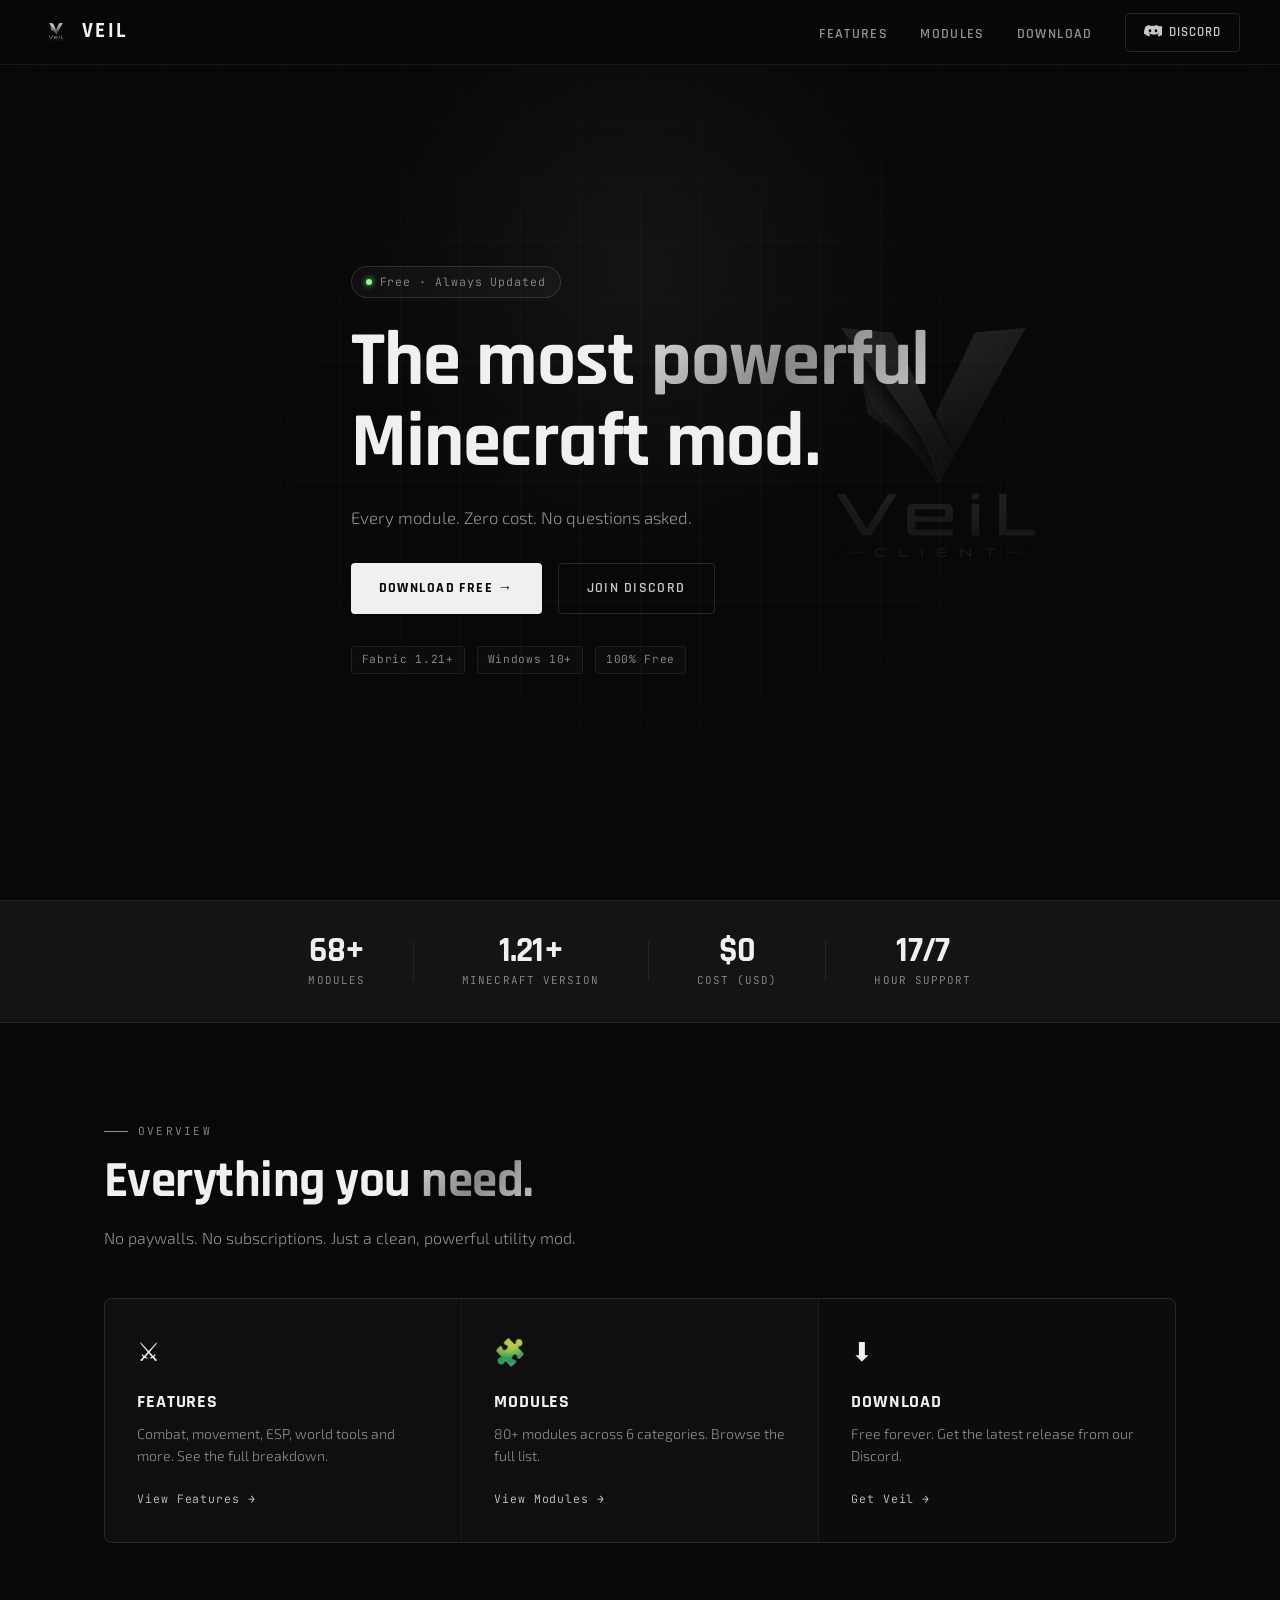
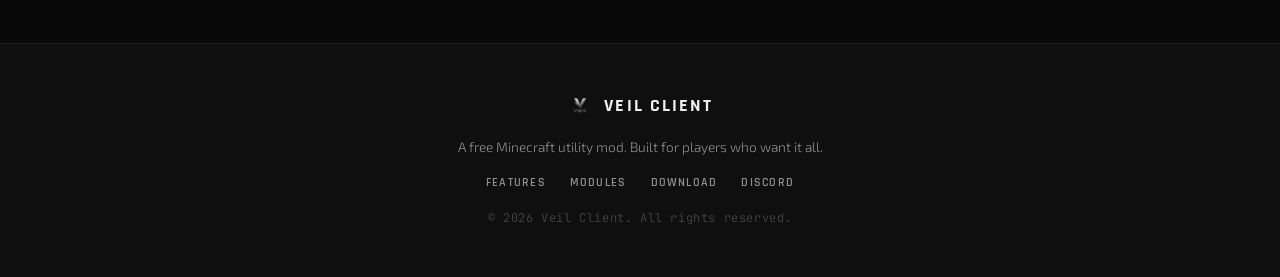
==== commit c9123629: "Update index.html" ====
--- a/index.html
+++ b/index.html
@@ -42,7 +42,7 @@
         Free · Always Updated
       </div>
       <h1>The most <em>powerful</em><br/>Minecraft mod.</h1>
-      <p class="hero-sub">Built on LiquidBounce Nextgen. Every module. Zero cost. No questions asked.</p>
+      <p class="hero-sub">Every module. Zero cost. No questions asked.</p>
       <div class="hero-ctas">
         <a href="download.html" class="btn-primary">Download Free →</a>
         <a href="https://discord.gg/Tr2JTfT6c4" target="_blank" class="btn-ghost">Join Discord</a>
--- a/style.css
+++ b/style.css
@@ -31,6 +31,7 @@
   font-weight: 300;
   line-height: 1.6;
   overflow-x: hidden;
+  min-width: 320px;
 }
 
 /* ---- SCROLLBAR ---- */
@@ -331,7 +332,7 @@
 
 /* ============ SECTIONS COMMON ============ */
 section {
-  padding: 100px 2rem;
+  padding: 100px 4rem;
   max-width: 1200px;
   margin: 0 auto;
 }
@@ -641,6 +642,7 @@
   .download-steps { flex-direction: column; align-items: center; }
   .step-arrow { transform: rotate(90deg); }
   section { padding: 60px 1.5rem; }
+  .page-hero { padding: 120px 1.5rem 40px 1.5rem; }
 }
 
 /* ============ MULTI-PAGE ADDITIONS ============ */
@@ -649,10 +651,12 @@
 
 /* Page hero (non-home pages) */
 .page-hero {
-  padding: 140px 2rem 60px;
+  padding: 160px 4rem 60px 4rem;
   max-width: 1200px;
   margin: 0 auto;
   animation: fadeUp 0.8s ease both;
+  box-sizing: border-box;
+  width: 100%;
 }
 .page-hero h1 {
   font-family: var(--font-display);
